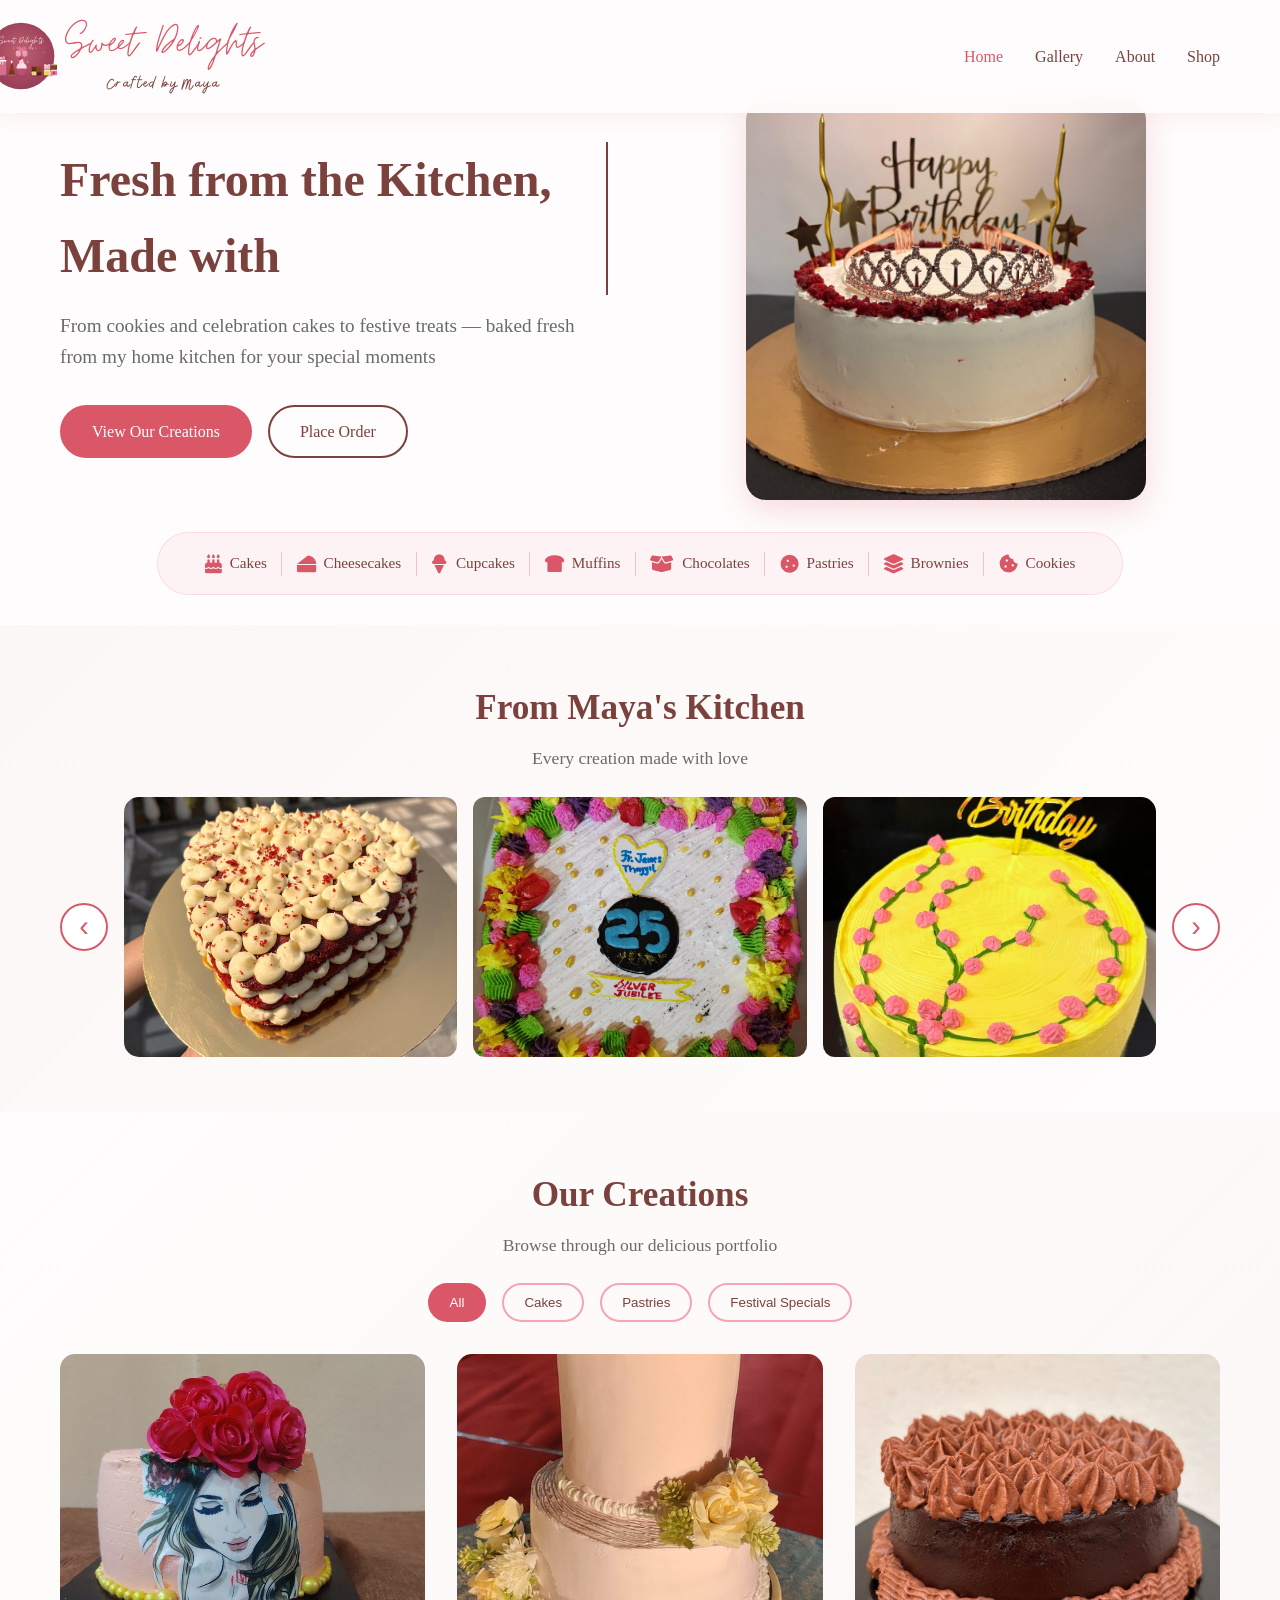
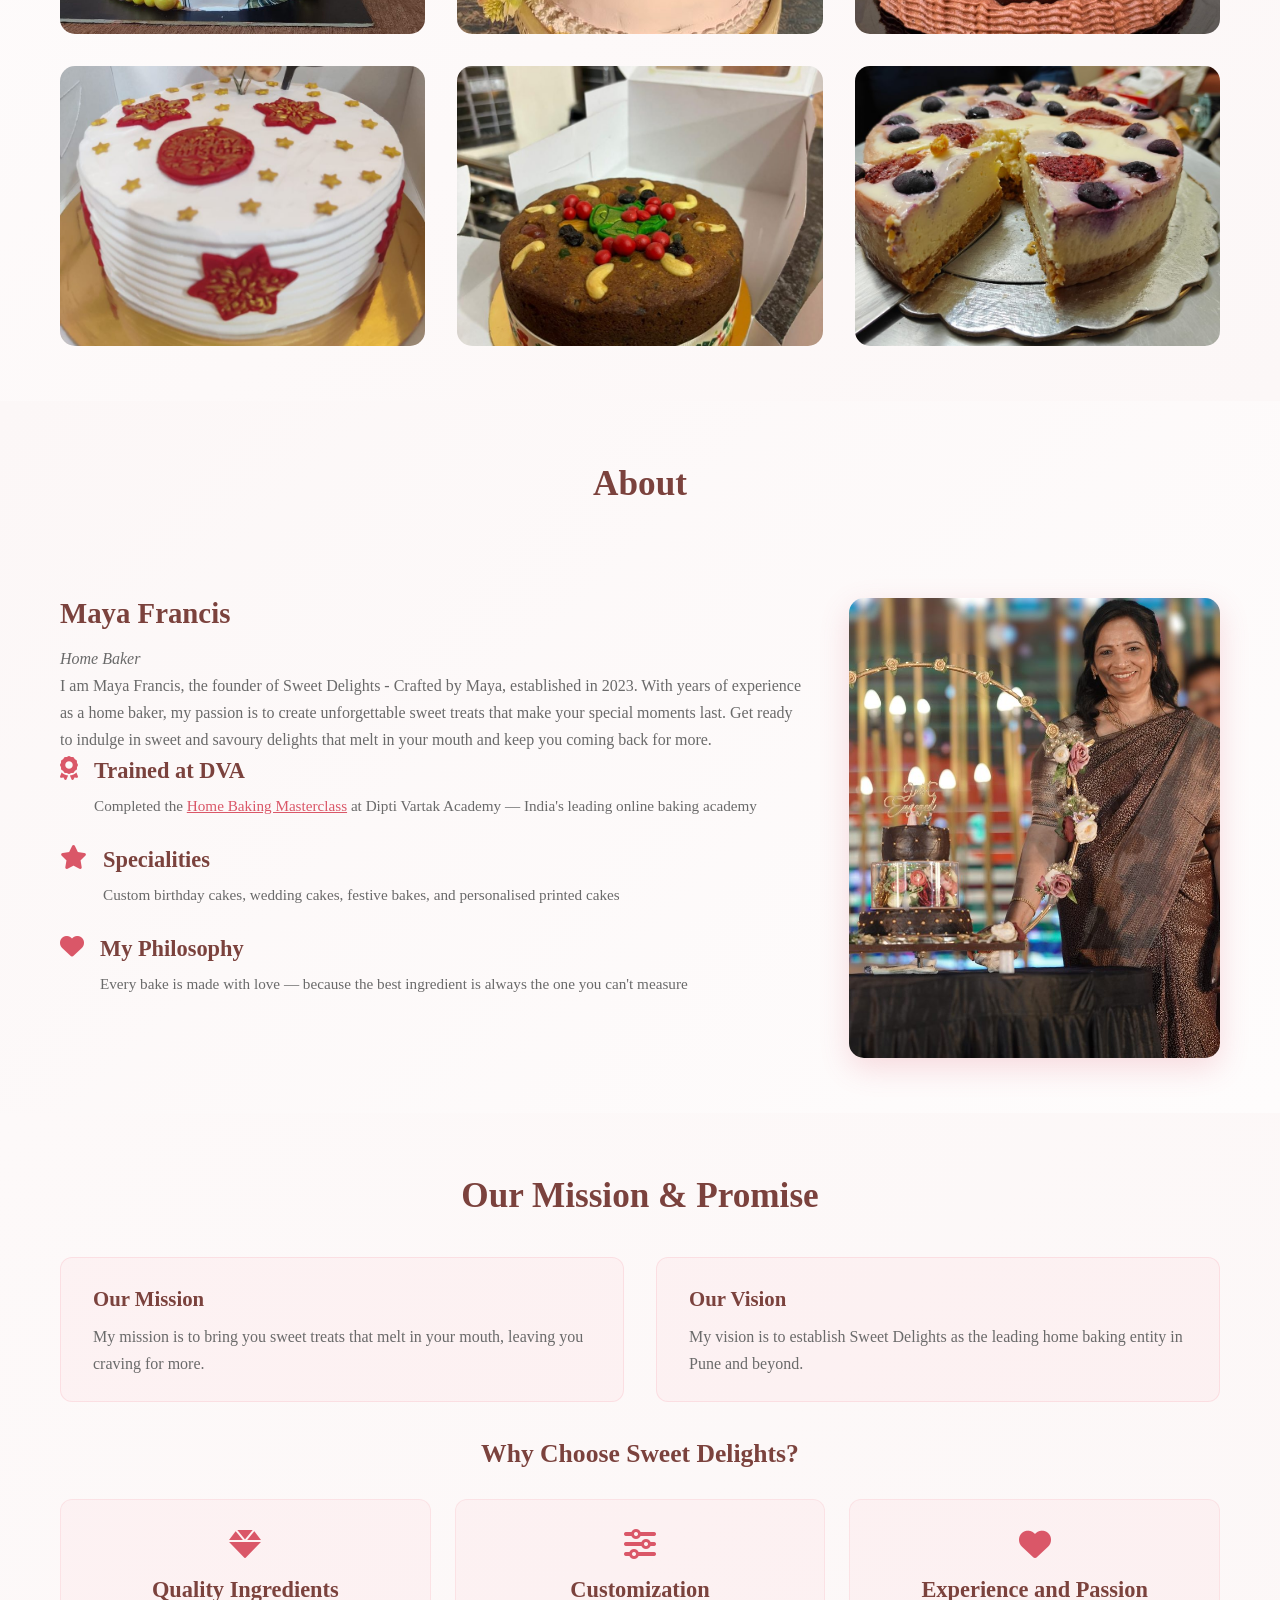
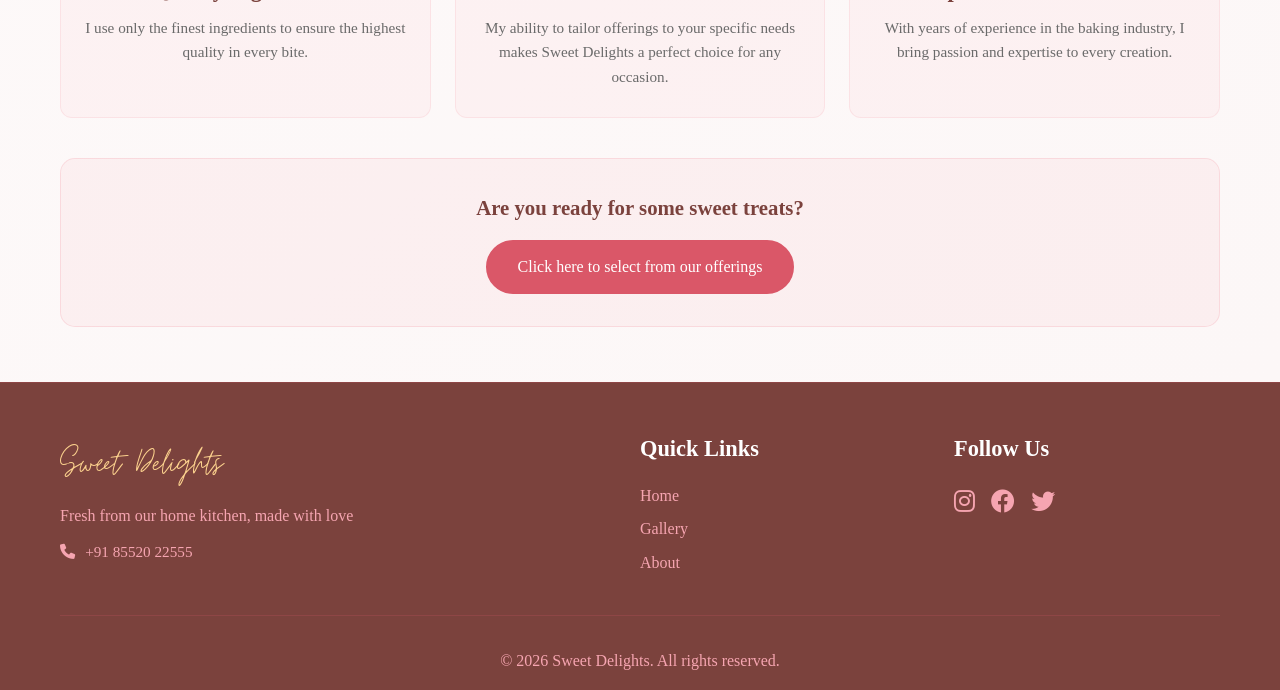
==== index.html @ 91a3ca5a "SweetDelights By Maya - Core Website" ====
<!DOCTYPE html>
<html lang="en">

<head>
    <meta charset="UTF-8">
    <meta name="viewport" content="width=device-width, initial-scale=1.0">
    <title>Sweet Delights - Home Baker by Maya Francis</title>
    <link rel="stylesheet" href="styles.css">
    <link
        href="https://fonts.googleapis.com/css2?family=Playfair+Display:wght@400;600;700&family=Inter:wght@300;400;500&display=swap"
        rel="stylesheet">
    <link rel="stylesheet" href="https://cdnjs.cloudflare.com/ajax/libs/font-awesome/6.0.0/css/all.min.css">
</head>

<body>
    <header class="header">
        <nav class="nav">
            <div class="nav-container">
                <a href="#home" class="logo">
                    <object type="image/svg+xml" data="logo.svg" class="logo-svg"></object>
                    <div class="logo-text">
                        <h1>Sweet Delights</h1>
                        <p class="logo-sub">Crafted by Maya</p>
                    </div>
                </a>
                <ul class="nav-menu">
                    <li><a href="#home" class="nav-link">Home</a></li>
                    <li><a href="#showcase" class="nav-link">Gallery</a></li>
                    <li><a href="#about" class="nav-link">About</a></li>
                    <li><a href="shop.html" class="nav-link">Shop</a></li>
                </ul>
                <div class="hamburger">
                    <span></span>
                    <span></span>
                    <span></span>
                </div>
            </div>
        </nav>
    </header>

    <main>
        <section id="home" class="hero">
            <div class="hero-content">
                <div class="hero-text">
                    <h2>Fresh from the Kitchen, Made with Love</h2>
                    <p>From cookies and celebration cakes to festive treats — baked fresh from my home kitchen for your
                        special moments</p>
                    <div class="hero-buttons">
                        <a href="#gallery" class="btn btn-primary">View Our Creations</a>
                        <a href="#contact" class="btn btn-secondary">Place Order</a>
                    </div>
                </div>
                <div class="hero-image">
                    <img src="Images/web-compressed/Cakes/Birthday%20Cakes/IMG-20250907-WA0013.jpg"
                        alt="Beautiful birthday cake" class="hero-img">
                </div>
            </div>

            <div class="products-preview">
                <div class="products-strip">
                    <div class="strip-item">
                        <i class="fas fa-birthday-cake"></i>
                        <span>Cakes</span>
                    </div>
                    <div class="strip-divider"></div>
                    <div class="strip-item">
                        <i class="fas fa-cheese"></i>
                        <span>Cheesecakes</span>
                    </div>
                    <div class="strip-divider"></div>
                    <div class="strip-item">
                        <i class="fas fa-ice-cream"></i>
                        <span>Cupcakes</span>
                    </div>
                    <div class="strip-divider"></div>
                    <div class="strip-item">
                        <i class="fas fa-bread-slice"></i>
                        <span>Muffins</span>
                    </div>
                    <div class="strip-divider"></div>
                    <div class="strip-item">
                        <i class="fas fa-box-open"></i>
                        <span>Chocolates</span>
                    </div>
                    <div class="strip-divider"></div>
                    <div class="strip-item">
                        <i class="fas fa-cookie"></i>
                        <span>Pastries</span>
                    </div>
                    <div class="strip-divider"></div>
                    <div class="strip-item">
                        <i class="fas fa-layer-group"></i>
                        <span>Brownies</span>
                    </div>
                    <div class="strip-divider"></div>
                    <div class="strip-item">
                        <i class="fas fa-cookie-bite"></i>
                        <span>Cookies</span>
                    </div>
                </div>
            </div>
        </section>
        <section id="showcase" class="showcase">
            <div class="container">
                <h2>From Maya's Kitchen</h2>
                <p class="section-subtitle">Every creation made with love</p>
                <div class="carousel-wrapper">
                    <button class="carousel-btn prev-btn" aria-label="Previous">&#8249;</button>
                    <div class="carousel-viewport">
                        <div class="carousel-track">
                            <div class="carousel-slide"><img
                                    src="Images/web-compressed/Cakes/Birthday%20Cakes/IMG-20231230-WA0023.jpg"
                                    alt="Birthday Cake"></div>
                            <div class="carousel-slide"><img
                                    src="Images/web-compressed/Cakes/Birthday%20Cakes/IMG-20240109-WA0008.jpg"
                                    alt="Birthday Cake"></div>
                            <div class="carousel-slide"><img
                                    src="Images/web-compressed/Cakes/Birthday%20Cakes/IMG-20240324-WA0003.jpg"
                                    alt="Birthday Cake"></div>
                            <div class="carousel-slide"><img
                                    src="Images/web-compressed/Cakes/Birthday%20Cakes/IMG-20240328-WA0005.jpg"
                                    alt="Birthday Cake"></div>
                            <div class="carousel-slide"><img
                                    src="Images/web-compressed/Cakes/Birthday%20Cakes/IMG-20240331-WA0041.jpg"
                                    alt="Birthday Cake"></div>
                            <div class="carousel-slide"><img
                                    src="Images/web-compressed/Cakes/Birthday%20Cakes/IMG-20240424-WA0158.jpg"
                                    alt="Birthday Cake"></div>
                            <div class="carousel-slide"><img
                                    src="Images/web-compressed/Cakes/Birthday%20Cakes/IMG-20240424-WA0217.jpg"
                                    alt="Birthday Cake"></div>
                            <div class="carousel-slide"><img
                                    src="Images/web-compressed/Cakes/Birthday%20Cakes/IMG-20240525-WA0031.jpg"
                                    alt="Birthday Cake"></div>
                            <div class="carousel-slide"><img
                                    src="Images/web-compressed/Cakes/Birthday%20Cakes/IMG-20240527-WA0020.jpg"
                                    alt="Birthday Cake"></div>
                            <div class="carousel-slide"><img
                                    src="Images/web-compressed/Cakes/Birthday%20Cakes/IMG-20240831-WA0025.jpg"
                                    alt="Birthday Cake"></div>
                            <div class="carousel-slide"><img
                                    src="Images/web-compressed/Cakes/Birthday%20Cakes/IMG-20240906-WA0007.jpg"
                                    alt="Birthday Cake"></div>
                            <div class="carousel-slide"><img
                                    src="Images/web-compressed/Cakes/Birthday%20Cakes/IMG-20250119-WA0007.jpg"
                                    alt="Birthday Cake"></div>
                            <div class="carousel-slide"><img
                                    src="Images/web-compressed/Cakes/Birthday%20Cakes/IMG-20250316-WA0013.jpg"
                                    alt="Birthday Cake"></div>
                            <div class="carousel-slide"><img
                                    src="Images/web-compressed/Cakes/Birthday%20Cakes/IMG-20250424-WA0003.jpg"
                                    alt="Birthday Cake"></div>
                            <div class="carousel-slide"><img
                                    src="Images/web-compressed/Cakes/Birthday%20Cakes/IMG-20250706-WA0002.jpg"
                                    alt="Birthday Cake"></div>
                            <div class="carousel-slide"><img
                                    src="Images/web-compressed/Cakes/Birthday%20Cakes/IMG-20250822-WA0000.jpg"
                                    alt="Birthday Cake"></div>
                            <div class="carousel-slide"><img
                                    src="Images/web-compressed/Cakes/Birthday%20Cakes/IMG-20250906-WA0009.jpg"
                                    alt="Birthday Cake"></div>
                            <div class="carousel-slide"><img
                                    src="Images/web-compressed/Cakes/Birthday%20Cakes/IMG20250712160157.jpg"
                                    alt="Birthday Cake"></div>
                            <div class="carousel-slide"><img
                                    src="Images/web-compressed/Cakes/Birthday%20Cakes/IMG_20240712_222843.jpg"
                                    alt="Birthday Cake"></div>
                            <div class="carousel-slide"><img
                                    src="Images/web-compressed/Cakes/Birthday%20Cakes/IMG_20240724_170737.jpg"
                                    alt="Birthday Cake"></div>
                            <div class="carousel-slide"><img
                                    src="Images/web-compressed/Cakes/Birthday%20Cakes/IMG_20240726_204038.jpg"
                                    alt="Birthday Cake"></div>
                            <div class="carousel-slide"><img
                                    src="Images/web-compressed/Cakes/Birthday%20Cakes/IMG_20241129_210653.jpg"
                                    alt="Birthday Cake"></div>
                            <div class="carousel-slide"><img
                                    src="Images/web-compressed/Cakes/Custom%20Prints%20on%20Cake/IMG-20240310-WA0012.jpg"
                                    alt="Custom Print Cake"></div>
                            <div class="carousel-slide"><img
                                    src="Images/web-compressed/Cakes/Pastry%20Cakes/IMG-20250829-WA0002.jpg"
                                    alt="Pastry Cake"></div>
                            <div class="carousel-slide"><img
                                    src="Images/web-compressed/Cakes/Pastry%20Cakes/IMG-20250829-WA0003.jpg"
                                    alt="Pastry Cake"></div>
                            <div class="carousel-slide"><img
                                    src="Images/web-compressed/Seasonal/IMG-20231106-WA0003.jpg" alt="Seasonal Special">
                            </div>
                            <div class="carousel-slide"><img
                                    src="Images/web-compressed/Seasonal/IMG-20231106-WA0004.jpg" alt="Seasonal Special">
                            </div>
                            <div class="carousel-slide"><img
                                    src="Images/web-compressed/Seasonal/IMG-20231217-WA0018.jpg" alt="Seasonal Special">
                            </div>
                            <div class="carousel-slide"><img
                                    src="Images/web-compressed/Seasonal/IMG-20231220-WA0012.jpg" alt="Seasonal Special">
                            </div>
                            <div class="carousel-slide"><img
                                    src="Images/web-compressed/Seasonal/IMG-20231225-WA0007.jpg" alt="Seasonal Special">
                            </div>
                            <div class="carousel-slide"><img
                                    src="Images/web-compressed/Seasonal/IMG-20231228-WA0019.jpg" alt="Seasonal Special">
                            </div>
                            <div class="carousel-slide"><img
                                    src="Images/web-compressed/Seasonal/IMG-20241222-WA0021.jpg" alt="Seasonal Special">
                            </div>
                            <div class="carousel-slide"><img
                                    src="Images/web-compressed/Seasonal/IMG-20250702-WA0002.jpg" alt="Seasonal Special">
                            </div>
                            <div class="carousel-slide"><img
                                    src="Images/web-compressed/Seasonal/IMG_20240628_091715_Bokeh.jpg"
                                    alt="Seasonal Special"></div>
                            <div class="carousel-slide"><img
                                    src="Images/web-compressed/Seasonal/IMG_20241027_232735.jpg" alt="Seasonal Special">
                            </div>
                            <div class="carousel-slide"><img
                                    src="Images/web-compressed/Seasonal/IMG_20241223_130719.jpg" alt="Seasonal Special">
                            </div>
                        </div>
                    </div>
                    <button class="carousel-btn next-btn" aria-label="Next">&#8250;</button>
                </div>
            </div>
        </section>
        <section id="gallery" class="gallery">
            <div class="container">
                <h2>Our Creations</h2>
                <p class="section-subtitle">Browse through our delicious portfolio</p>

                <div class="filter-tabs">
                    <button class="filter-btn active" data-filter="all">All</button>
                    <button class="filter-btn" data-filter="cakes">Cakes</button>
                    <button class="filter-btn" data-filter="pastries">Pastries</button>
                    <button class="filter-btn" data-filter="specials">Festival Specials</button>
                </div>

                <div class="gallery-grid">
                    <div class="gallery-item" data-category="cakes">
                        <img src="Images/web-compressed/Cakes/Custom%20Prints%20on%20Cake/IMG_20240309_203419.jpg"
                            alt="Custom Print Cake" class="gallery-img">
                        <div class="gallery-overlay">
                            <h4>Custom Print Cake</h4>
                            <div class="rating">
                                <span class="stars">★★★★★</span>
                                <span class="review">"Absolutely stunning and delicious!"</span>
                            </div>
                        </div>
                    </div>

                    <div class="gallery-item" data-category="cakes">
                        <img src="Images/web-compressed/Cakes/Wedding%20Cakes/IMG_20241226_195154.jpg"
                            alt="Wedding Celebration Cake" class="gallery-img">
                        <div class="gallery-overlay">
                            <h4>Wedding Celebration Cake</h4>
                            <div class="rating">
                                <span class="stars">★★★★★</span>
                                <span class="review">"Perfect for our special day!"</span>
                            </div>
                        </div>
                    </div>

                    <div class="gallery-item" data-category="pastries">
                        <img src="Images/web-compressed/Cakes/Pastry%20Cakes/IMG-20240517-WA0002.jpg"
                            alt="Chocolate Fudge Cake" class="gallery-img">
                        <div class="gallery-overlay">
                            <h4>Chocolate Fudge Cake</h4>
                            <div class="rating">
                                <span class="stars">★★★★★</span>
                                <span class="review">"Rich and indulgent perfection!"</span>
                            </div>
                        </div>
                    </div>

                    <div class="gallery-item" data-category="specials">
                        <img src="Images/web-compressed/Seasonal/IMG-20231225-WA0003.jpg"
                            alt="Christmas Celebration Cake" class="gallery-img">
                        <div class="gallery-overlay">
                            <h4>Christmas Celebration Cake</h4>
                            <div class="rating">
                                <span class="stars">★★★★★</span>
                                <span class="review">"Perfect for the festive season!"</span>
                            </div>
                        </div>
                    </div>

                    <div class="gallery-item" data-category="specials">
                        <img src="Images/web-compressed/Seasonal/IMG-20231217-WA0011.jpg" alt="Christmas Fruit Cake"
                            class="gallery-img">
                        <div class="gallery-overlay">
                            <h4>Christmas Fruit Cake</h4>
                            <div class="rating">
                                <span class="stars">★★★★★</span>
                                <span class="review">"A classic holiday favourite!"</span>
                            </div>
                        </div>
                    </div>

                    <div class="gallery-item" data-category="pastries">
                        <img src="Images/web-compressed/Seasonal/IMG20250712233151.jpg" alt="Mixed Berry Cheesecake"
                            class="gallery-img">
                        <div class="gallery-overlay">
                            <h4>Mixed Berry Cheesecake</h4>
                            <div class="rating">
                                <span class="stars">★★★★★</span>
                                <span class="review">"Creamy and refreshing!"</span>
                            </div>
                        </div>
                    </div>
                </div>
            </div>
        </section>

        <section id="about" class="about">
            <div class="container">
                <h2>About</h2>
                <div class="about-content">
                    <div class="about-text">
                        <div class="chef-info">
                            <h3>Maya Francis</h3>
                            <p class="chef-title">Home Baker</p>
                            <p>I am Maya Francis, the founder of Sweet Delights - Crafted by Maya, established in
                                2023. With years of experience as a home baker, my passion is to create unforgettable
                                sweet treats that make your special moments last. Get ready to indulge in sweet and
                                savoury delights that melt in your mouth and keep you coming back for more.
                            </p>

                            <div class="experience-highlights">
                                <div class="highlight">
                                    <i class="fas fa-award"></i>
                                    <div>
                                        <h4>Trained at DVA</h4>
                                        <p>Completed the <a
                                                href="https://diptivartakacademy.com/home-baking-masterclass/"
                                                target="_blank" rel="noopener" style="color:#da5768;">Home Baking
                                                Masterclass</a> at Dipti Vartak Academy — India's leading online baking
                                            academy</p>
                                    </div>
                                </div>
                                <div class="highlight">
                                    <i class="fas fa-star"></i>
                                    <div>
                                        <h4>Specialities</h4>
                                        <p>Custom birthday cakes, wedding cakes, festive bakes, and personalised printed
                                            cakes</p>
                                    </div>
                                </div>
                                <div class="highlight">
                                    <i class="fas fa-heart"></i>
                                    <div>
                                        <h4>My Philosophy</h4>
                                        <p>Every bake is made with love — because the best ingredient is always the one
                                            you can't measure</p>
                                    </div>
                                </div>
                            </div>
                        </div>
                    </div>
                    <div class="about-image">
                        <img src="Images/web-compressed/Cakes/Wedding%20Cakes/DSC06209.JPG" alt="Chef with wedding cake"
                            class="chef-img">
                    </div>
                </div>
            </div>
        </section>

        <section id="contact" class="contact">
            <div class="container">
                <h2>Our Mission &amp; Promise</h2>

                <div class="mv-cards">
                    <div class="mv-card">
                        <h3 class="mv-heading">Our Mission</h3>
                        <p class="mv-text">My mission is to bring you sweet treats that melt in your mouth, leaving you
                            craving for more.</p>
                    </div>
                    <div class="mv-card">
                        <h3 class="mv-heading">Our Vision</h3>
                        <p class="mv-text">My vision is to establish Sweet Delights as the leading home baking entity in
                            Pune and beyond.</p>
                    </div>
                </div>

                <h3 class="why-choose-title">Why Choose Sweet Delights?</h3>
                <div class="why-choose-grid">
                    <div class="why-card">
                        <i class="fas fa-gem"></i>
                        <h4>Quality Ingredients</h4>
                        <p>I use only the finest ingredients to ensure the highest quality in every bite.</p>
                    </div>
                    <div class="why-card">
                        <i class="fas fa-sliders"></i>
                        <h4>Customization</h4>
                        <p>My ability to tailor offerings to your specific needs makes Sweet Delights a perfect choice
                            for any occasion.</p>
                    </div>
                    <div class="why-card">
                        <i class="fas fa-heart"></i>
                        <h4>Experience and Passion</h4>
                        <p>With years of experience in the baking industry, I bring passion and expertise to every
                            creation.</p>
                    </div>
                </div>

                <div class="contact-cta">
                    <p>Are you ready for some sweet treats?</p>
                    <a href="shop.html" class="btn btn-primary">Click here to select from our offerings</a>
                </div>
            </div>
        </section>
    </main>

    <footer class="footer">
        <div class="container">
            <div class="footer-content">
                <div class="footer-logo">
                    <h3>Sweet Delights</h3>
                    <p>Fresh from our home kitchen, made with love</p>
                    <p class="footer-phone"><i class="fas fa-phone"></i> +91 85520 22555</p>
                </div>
                <div class="footer-links">
                    <h4>Quick Links</h4>
                    <ul>
                        <li><a href="#home">Home</a></li>
                        <li><a href="#gallery">Gallery</a></li>
                        <li><a href="#about">About</a></li>
                    </ul>
                </div>
                <div class="footer-social">
                    <h4>Follow Us</h4>
                    <div class="social-links">
                        <a href="#"><i class="fab fa-instagram"></i></a>
                        <a href="#"><i class="fab fa-facebook"></i></a>
                        <a href="#"><i class="fab fa-twitter"></i></a>
                    </div>
                </div>
            </div>
            <div class="footer-bottom">
                <p>&copy; 2026 Sweet Delights. All rights reserved.</p>
            </div>
        </div>
    </footer>

    <!-- Lightbox -->
    <div class="lightbox" id="lightbox" role="dialog" aria-modal="true">
        <button class="lightbox-close" aria-label="Close">&times;</button>
        <button class="lightbox-prev" aria-label="Previous">&#8249;</button>
        <div class="lightbox-img-wrap">
            <img class="lightbox-img" src="" alt="">
        </div>
        <button class="lightbox-next" aria-label="Next">&#8250;</button>
    </div>

    <script src="script.js"></script>
</body>

</html>
---- styles.css ----
/* Custom Fonts */
@font-face {
    font-family: 'MoonTime';
    src: url('fonts/MoonTime.577871180da84d8161e23cb65e0ce6f.fcdb844429fdf1f9b3c6249ffe70b3ab.woff2') format('woff2');
    font-weight: normal;
    font-style: normal;
    font-display: swap;
}

@font-face {
    font-family: 'Bellaboo';
    src: url('fonts/Bellaboo.af3cb708a645c6c2a83383a39767eaa.4a4730f5ca07a302e99953a7857b86ba.woff2') format('woff2');
    font-weight: normal;
    font-style: normal;
    font-display: swap;
}

/* Reset and Base Styles */
* {
    margin: 0;
    padding: 0;
    box-sizing: border-box;
}

html {
    scroll-behavior: smooth;
}

body {
    font-family: 'Romania Regular';
    line-height: 1.6;
    color: #4a4a4a;
    background-color: #fefcfc;
}

.container {
    max-width: 1200px;
    margin: 0 auto;
    padding: 0 20px;
}

/* Typography */
h1, h2, h3, h4 {
    font-family: 'Romania Regular';
    font-weight: 600;
}

h1 { font-size: 2.5rem; }
h2 { font-size: 2.2rem; }
h3 { font-size: 1.8rem; }
h4 { font-size: 1.4rem; }

/* Buttons */
.btn {
    display: inline-block;
    padding: 12px 30px;
    border-radius: 50px;
    text-decoration: none;
    font-weight: 500;
    transition: all 0.3s ease;
    border: 2px solid transparent;
    cursor: pointer;
}

.btn-primary {
    background-color: #da5768;
    color: #ffffff;
    border-color: #da5768;
}

.btn-primary:hover {
    background-color: #7b423d;
    color: #ffffff;
    border-color: #7b423d;
}

.btn-secondary {
    background-color: transparent;
    color: #7b423d;
    border-color: #7b423d;
}

.btn-secondary:hover {
    background-color: #7b423d;
    color: #ffffff;
}

/* Header */
.header {
    position: fixed;
    top: 0;
    width: 100%;
    background-color: rgba(254, 252, 252, 0.95);
    backdrop-filter: blur(10px);
    z-index: 1000;
    padding: 1rem 0;
    box-shadow: 0 2px 20px rgba(218, 87, 104, 0.1);
}

.nav-container {
    display: flex;
    justify-content: space-between;
    align-items: center;
    max-width: 1200px;
    margin: 0 auto;
    padding: 0 20px;
}

.logo h1 {
    color: #da5768;
    font-size: 3rem;
    font-family: 'MoonTime', serif;
    font-weight: normal;
    line-height: 1.1;
}

.logo-sub {
    font-family: 'Bellaboo', serif;
    color: #7b423d;
    font-size: 1.1rem;
    margin: 0;
    letter-spacing: 0.08em;
    text-align: center;
}

.logo-img {
    height: 72px;
    width: auto;
    display: block;
}

.logo {
    display: flex;
    align-items: center;
    gap: 0.5rem;
    margin-left: -25px;
    text-decoration: none;
}

.logo svg,
.logo-svg {
    height: 72px;
    width: 72px;
    flex-shrink: 0;
    margin-left: -50px;
}

.logo-text {
    display: flex;
    flex-direction: column;
    justify-content: center;
}

.nav-menu {
    display: flex;
    list-style: none;
    gap: 2rem;
}

.nav-link {
    color: #7b423d;
    text-decoration: none;
    font-weight: 500;
    transition: color 0.3s ease;
}

.nav-link:hover,
.nav-link.active {
    color: #da5768;
}

.hamburger {
    display: none;
    flex-direction: column;
    cursor: pointer;
}

.hamburger span {
    width: 25px;
    height: 3px;
    background-color: #7b423d;
    margin: 3px 0;
    transition: 0.3s;
}

/* Hero Section */
.hero {
    padding: 100px 0 30px;
    display: flex;
    flex-direction: column;
    justify-content: center;
}

.hero-content {
    display: grid;
    grid-template-columns: 1fr 1fr;
    gap: 4rem;
    align-items: center;
    max-width: 1200px;
    margin: 0 auto;
    padding: 0 20px;
    margin-bottom: 2rem;
}

.hero-text h2 {
    font-size: 3rem;
    margin-bottom: 1rem;
    color: #7b423d;
}

.hero-text p {
    font-size: 1.2rem;
    margin-bottom: 2rem;
    color: #6a6a6a;
}

.hero-buttons {
    display: flex;
    gap: 1rem;
}

.hero-image {
    display: flex;
    justify-content: center;
    align-items: center;
}

.placeholder-image {
    width: 300px;
    height: 300px;
    background: linear-gradient(135deg, #f6a5b1, #fcd28e);
    border-radius: 20px;
    display: flex;
    flex-direction: column;
    justify-content: center;
    align-items: center;
    color: #7b423d;
    font-size: 1.1rem;
    box-shadow: 0 10px 30px rgba(218, 87, 104, 0.2);
}

.placeholder-image i {
    font-size: 4rem;
    margin-bottom: 1rem;
}

.hero-img {
    width: 400px;
    height: 400px;
    object-fit: cover;
    border-radius: 20px;
    box-shadow: 0 10px 30px rgba(218, 87, 104, 0.2);
}

/* Products Preview */
.products-preview {
    max-width: 1200px;
    margin: 0 auto;
    padding: 0 20px;
}

.products-preview h3 {
    text-align: center;
    margin-bottom: 2rem;
    color: #7b423d;
}

.products-grid {
    display: grid;
    grid-template-columns: repeat(auto-fit, minmax(250px, 1fr));
    gap: 2rem;
}

.product-card {
    background-color: rgba(246, 165, 177, 0.1);
    padding: 2rem;
    border-radius: 15px;
    text-align: center;
    transition: transform 0.3s ease, background-color 0.3s ease;
    border: 1px solid rgba(246, 165, 177, 0.2);
}

.product-card:hover {
    transform: translateY(-5px);
    background-color: rgba(246, 165, 177, 0.2);
    box-shadow: 0 8px 25px rgba(218, 87, 104, 0.15);
}

.product-icon {
    font-size: 3rem;
    color: #da5768;
    margin-bottom: 1rem;
}

.product-card h4 {
    margin-bottom: 0.5rem;
    color: #7b423d;
}

.product-card p {
    color: #6a6a6a;
}

/* Products Strip */
.products-strip {
    display: flex;
    justify-content: center;
    align-items: center;
    gap: 0;
    background: rgba(246, 165, 177, 0.1);
    border: 1px solid rgba(246, 165, 177, 0.3);
    border-radius: 50px;
    padding: 0.75rem 2rem;
    flex-wrap: wrap;
}

.strip-item {
    display: flex;
    align-items: center;
    gap: 0.5rem;
    padding: 0.4rem 0.9rem;
    color: #7b423d;
    font-weight: 500;
    font-size: 0.95rem;
}

.strip-item i {
    color: #da5768;
    font-size: 1.2rem;
}

.strip-divider {
    width: 1px;
    height: 24px;
    background-color: rgba(218, 87, 104, 0.3);
}

/* Gallery Section */
.gallery {
    padding: 55px 0;
    background: linear-gradient(135deg, #fefcfc 0%, #fdf9f9 50%, #fcf7f7 100%);
}

.gallery h2 {
    text-align: center;
    margin-bottom: 0.5rem;
    color: #7b423d;
}

.section-subtitle {
    text-align: center;
    margin-bottom: 1.5rem;
    color: #6a6a6a;
    font-size: 1.1rem;
}

.filter-tabs {
    display: flex;
    justify-content: center;
    gap: 1rem;
    margin-bottom: 2rem;
    flex-wrap: wrap;
}

.filter-btn {
    padding: 10px 20px;
    border: 2px solid #f6a5b1;
    background-color: transparent;
    color: #7b423d;
    border-radius: 25px;
    cursor: pointer;
    transition: all 0.3s ease;
    font-weight: 500;
}

.filter-btn.active,
.filter-btn:hover {
    background-color: #da5768;
    color: #ffffff;
    border-color: #da5768;
}

.gallery-grid {
    display: grid;
    grid-template-columns: repeat(auto-fit, minmax(300px, 1fr));
    gap: 2rem;
}

.gallery-item {
    position: relative;
    border-radius: 15px;
    overflow: hidden;
    transition: transform 0.3s ease;
}

.gallery-item:hover {
    transform: scale(1.05);
}

.gallery-placeholder {
    width: 100%;
    height: 250px;
    background: linear-gradient(135deg, #f6a5b1, #fcd28e);
    display: flex;
    flex-direction: column;
    justify-content: center;
    align-items: center;
    color: #7b423d;
    font-size: 1rem;
}

.gallery-placeholder i {
    font-size: 3rem;
    margin-bottom: 1rem;
}

.gallery-img {
    width: 100%;
    height: 280px;
    object-fit: cover;
    display: block;
}

.gallery-overlay {
    position: absolute;
    bottom: 0;
    left: 0;
    right: 0;
    background: linear-gradient(transparent, rgba(254, 252, 252, 0.95));
    color: #7b423d;
    padding: 2rem 1rem 1rem;
    transform: translateY(100%);
    transition: transform 0.3s ease;
}

.gallery-item:hover .gallery-overlay {
    transform: translateY(0);
}

.gallery-overlay h4 {
    margin-bottom: 0.5rem;
}

.rating {
    display: flex;
    align-items: center;
    gap: 0.5rem;
}

.stars {
    color: #da5768;
    font-size: 1rem;
}

.review {
    font-style: italic;
    font-size: 0.9rem;
    color: #6a6a6a;
}

/* Showcase Carousel */
.showcase {
    padding: 55px 0;
    background: linear-gradient(135deg, #fcf7f7 0%, #fefcfc 100%);
}

.showcase h2 {
    text-align: center;
    margin-bottom: 0.5rem;
    color: #7b423d;
}

.carousel-wrapper {
    display: flex;
    align-items: center;
    gap: 1rem;
    margin-top: 1.5rem;
}

.carousel-viewport {
    flex: 1;
    overflow: hidden;
    border-radius: 15px;
}

.carousel-track {
    display: flex;
    gap: 16px;
    transition: transform 0.5s ease;
    will-change: transform;
}

.carousel-slide {
    flex: 0 0 calc((100% - 32px) / 3);
    border-radius: 12px;
    overflow: hidden;
}

.carousel-slide img {
    width: 100%;
    height: 260px;
    object-fit: cover;
    display: block;
    transition: transform 0.4s ease;
}

.carousel-slide:hover img {
    transform: scale(1.05);
}

.carousel-btn {
    flex-shrink: 0;
    width: 48px;
    height: 48px;
    border-radius: 50%;
    border: 2px solid #da5768;
    background: #ffffff;
    color: #da5768;
    font-size: 1.8rem;
    line-height: 1;
    cursor: pointer;
    transition: all 0.3s ease;
    display: flex;
    align-items: center;
    justify-content: center;
}

.carousel-btn:hover {
    background: #da5768;
    color: #ffffff;
}

/* About Section */
.about {
    padding: 55px 0;
    background: linear-gradient(135deg, #fcf7f7 0%, #fefcfc 100%);
}

.about-content {
    display: grid;
    grid-template-columns: 2fr 1fr;
    gap: 3rem;
    align-items: center;
}

.about h2 {
    text-align: center;
    margin-bottom: 1rem;
    color: #7b423d;
}

.chef-info h3 {
    color: #7b423d;
    margin-bottom: 0.5rem;
}

.chef-title {
    color: #da5768;
    font-style: italic;
    margin-bottom: 1rem;
}

.chef-info > p {
    margin-bottom: 0;
    color: #6a6a6a;
    line-height: 1.7;
}

.experience-highlights {
    display: flex;
    flex-direction: column;
    gap: 1.5rem;
}

.highlight {
    display: flex;
    align-items: flex-start;
    gap: 1rem;
}

.highlight i {
    color: #da5768;
    font-size: 1.5rem;
    margin-top: 0.2rem;
}

.highlight h4 {
    color: #7b423d;
    margin-bottom: 0.3rem;
}

.highlight p {
    color: #6a6a6a;
    font-size: 0.95rem;
}

.about-image {
    display: flex;
    justify-content: center;
    padding-top: 70px;
}

.about-image .placeholder-image {
    width: 250px;
    height: 300px;
}

.chef-img {
    width: 100%;
    max-width: 100%;
    height: 460px;
    object-fit: cover;
    object-position: center top;
    border-radius: 15px;
    box-shadow: 0 10px 30px rgba(218, 87, 104, 0.2);
}

/* Contact Section */
.contact {
    padding: 55px 0;
    background: linear-gradient(135deg, #fdf9f9 0%, #fcf7f7 100%);
}

.contact h2 {
    text-align: center;
    margin-bottom: 0.5rem;
    color: #7b423d;
}

.contact-content {
    display: grid;
    grid-template-columns: 1fr 1fr;
    gap: 3rem;
    margin-top: 2rem;
}

.contact-info {
    display: flex;
    flex-direction: column;
    gap: 2rem;
}

.contact-item {
    display: flex;
    align-items: flex-start;
    gap: 1rem;
}

.contact-item i {
    color: #da5768;
    font-size: 1.5rem;
    margin-top: 0.3rem;
}

.contact-item h4 {
    color: #7b423d;
    margin-bottom: 0.3rem;
}

.contact-item p {
    color: #6a6a6a;
}

.contact-form {
    background-color: rgba(254, 252, 252, 0.8);
    padding: 2rem;
    border-radius: 15px;
    border: 1px solid rgba(246, 165, 177, 0.3);
    box-shadow: 0 10px 30px rgba(218, 87, 104, 0.1);
}

.form-group {
    margin-bottom: 1.5rem;
}

.form-group input,
.form-group select,
.form-group textarea {
    width: 100%;
    padding: 12px 15px;
    border: 2px solid #f6a5b1;
    border-radius: 8px;
    background-color: rgba(254, 252, 252, 0.5);
    color: #4a4a4a;
    font-size: 1rem;
}

.form-group input::placeholder,
.form-group textarea::placeholder {
    color: #999999;
}

.form-group input:focus,
.form-group select:focus,
.form-group textarea:focus {
    outline: none;
    border-color: #da5768;
}

.form-group select option {
    background-color: #fefcfc;
    color: #4a4a4a;
}

/* Footer */
.footer {
    background-color: #7b423d;
    padding: 3rem 0 1rem;
    border-top: 1px solid rgba(218, 87, 104, 0.2);
}

.footer-content {
    display: grid;
    grid-template-columns: 2fr 1fr 1fr;
    gap: 3rem;
    margin-bottom: 2rem;
}

.footer-logo h3 {
    color: #fcd28e;
    margin-bottom: 0.5rem;
    font-family: 'MoonTime', serif;
    font-weight: normal;
    font-size: 2.5rem;
}

.footer-logo p {
    color: #f6a5b1;
}

.footer-phone {
    margin-top: 0.75rem;
    font-size: 0.95rem;
}

.footer-phone i {
    margin-right: 0.4rem;
}

.footer-links h4 {
    color: #ffffff;
    margin-bottom: 1rem;
}

.footer-links ul {
    list-style: none;
}

.footer-links li {
    margin-bottom: 0.5rem;
}

.footer-links a {
    color: #f6a5b1;
    text-decoration: none;
    transition: color 0.3s ease;
}

.footer-links a:hover {
    color: #fcd28e;
}

.footer-social h4 {
    color: #ffffff;
    margin-bottom: 1rem;
}

.social-links {
    display: flex;
    gap: 1rem;
}

.social-links a {
    color: #f6a5b1;
    font-size: 1.5rem;
    transition: color 0.3s ease;
}

.social-links a:hover {
    color: #fcd28e;
}

.footer-bottom {
    text-align: center;
    padding-top: 2rem;
    border-top: 1px solid rgba(218, 87, 104, 0.2);
    color: #f6a5b1;
}

/* Responsive Design */
@media (max-width: 768px) {
    .hamburger {
        display: flex;
    }
    
    .nav-menu {
        display: none;
        position: absolute;
        top: 100%;
        left: 0;
        width: 100%;
        background-color: #fefcfc;
        flex-direction: column;
        padding: 1rem 0;
        text-align: center;
    }
    
    .nav-menu.active {
        display: flex;
    }
    
    .hero-content {
        grid-template-columns: 1fr;
        text-align: center;
        gap: 2rem;
    }

    .hero-img {
        width: 100%;
        max-width: 340px;
        height: 340px;
    }
    
    .hero-text h2 {
        font-size: 2.2rem;
    }
    
    .hero-buttons {
        justify-content: center;
        flex-wrap: wrap;
    }
    
    .products-grid {
        grid-template-columns: 1fr;
    }
    
    .gallery-grid {
        grid-template-columns: 1fr;
    }

    .carousel-slide {
        flex: 0 0 calc((100% - 16px) / 2);
    }

    .products-strip {
        gap: 0;
        padding: 0.5rem 1rem;
    }

    .strip-item {
        padding: 0.4rem 0.8rem;
        font-size: 0.9rem;
    }

    .strip-divider {
        display: none;
    }
    
    .about-content {
        grid-template-columns: 1fr;
        text-align: center;
        gap: 2rem;
    }
    
    .mv-cards {
        grid-template-columns: 1fr;
    }

    .why-choose-grid {
        grid-template-columns: 1fr;
    }
    
    .footer-content {
        grid-template-columns: 1fr;
        text-align: center;
        gap: 2rem;
    }
    
    .filter-tabs {
        justify-content: center;
        gap: 0.5rem;
    }
    
    .filter-btn {
        padding: 8px 15px;
        font-size: 0.9rem;
    }
}

@media (max-width: 480px) {
    .hero-text h2 {
        font-size: 1.8rem;
    }
    
    .hero-buttons {
        flex-direction: column;
        align-items: center;
        gap: 1rem;
    }
    
    .container {
        padding: 0 15px;
    }

    .carousel-slide {
        flex: 0 0 100%;
    }

    .carousel-btn {
        width: 36px;
        height: 36px;
        font-size: 1.4rem;
    }
    
    .nav-container {
        padding: 0 15px;
    }
}

/* Lightbox */
.lightbox {
    display: none;
    position: fixed;
    inset: 0;
    background: rgba(0, 0, 0, 0.92);
    z-index: 2000;
    align-items: center;
    justify-content: center;
    gap: 1rem;
    padding: 1rem;
}

.lightbox.active {
    display: flex;
}

.lightbox-img-wrap {
    flex: 1;
    display: flex;
    align-items: center;
    justify-content: center;
    max-width: calc(100vw - 160px);
    max-height: 90vh;
}

.lightbox-img {
    max-width: 100%;
    max-height: 90vh;
    object-fit: contain;
    border-radius: 8px;
    box-shadow: 0 0 60px rgba(0,0,0,0.5);
}

.lightbox-close {
    position: absolute;
    top: 1rem;
    right: 1.5rem;
    background: none;
    border: none;
    color: #ffffff;
    font-size: 2.5rem;
    cursor: pointer;
    line-height: 1;
    opacity: 0.8;
    transition: opacity 0.2s;
}

.lightbox-close:hover { opacity: 1; }

.lightbox-prev,
.lightbox-next {
    flex-shrink: 0;
    background: none;
    border: 2px solid rgba(255,255,255,0.4);
    color: #ffffff;
    font-size: 2rem;
    width: 52px;
    height: 52px;
    border-radius: 50%;
    cursor: pointer;
    display: flex;
    align-items: center;
    justify-content: center;
    transition: all 0.2s;
    opacity: 0.7;
}

.lightbox-prev:hover,
.lightbox-next:hover {
    background: rgba(255,255,255,0.15);
    opacity: 1;
}

/* Clickable indicator on images */
.gallery-item,
.carousel-slide {
    cursor: pointer;
}

.gallery-item::after,
.carousel-slide::after {
    content: '\f00e';
    font-family: 'Font Awesome 6 Free';
    font-weight: 900;
    position: absolute;
    top: 10px;
    right: 10px;
    background: rgba(255,255,255,0.85);
    color: #da5768;
    width: 32px;
    height: 32px;
    border-radius: 50%;
    display: flex;
    align-items: center;
    justify-content: center;
    font-size: 0.85rem;
    opacity: 0;
    transition: opacity 0.25s ease;
    pointer-events: none;
}

.carousel-slide {
    position: relative;
}

.gallery-item:hover::after,
.carousel-slide:hover::after {
    opacity: 1;
}

/* Mission & Vision cards */
.mv-cards {
    display: grid;
    grid-template-columns: 1fr 1fr;
    gap: 2rem;
    margin: 2rem 0;
}

.mv-card {
    background: rgba(246, 165, 177, 0.08);
    border: 1px solid rgba(246, 165, 177, 0.25);
    border-radius: 12px;
    padding: 1.5rem 2rem;
}

.mv-heading {
    color: #7b423d;
    font-size: 1.3rem;
    margin-bottom: 0.5rem;
}

.mv-text {
    color: #6a6a6a;
    line-height: 1.7;
}

/* Why Choose section */
.why-choose-title {
    text-align: center;
    color: #7b423d;
    font-size: 1.6rem;
    margin: 2rem 0 1.5rem;
}

.why-choose-grid {
    display: grid;
    grid-template-columns: repeat(3, 1fr);
    gap: 1.5rem;
    margin-bottom: 0.5rem;
}

.why-card {
    background: rgba(246, 165, 177, 0.08);
    border: 1px solid rgba(246, 165, 177, 0.2);
    border-radius: 12px;
    padding: 1.75rem 1.5rem;
    text-align: center;
}

.why-card i {
    color: #da5768;
    font-size: 2rem;
    margin-bottom: 0.75rem;
    display: block;
}

.why-card h4 {
    color: #7b423d;
    margin-bottom: 0.5rem;
}

.why-card p {
    color: #6a6a6a;
    font-size: 0.95rem;
    line-height: 1.6;
}

/* Contact CTA */
.contact-cta {
    text-align: center;
    margin-top: 2.5rem;
    padding: 2rem;
    background: rgba(246, 165, 177, 0.1);
    border-radius: 15px;
    border: 1px solid rgba(246, 165, 177, 0.3);
}

.contact-cta p {
    font-size: 1.3rem;
    color: #7b423d;
    font-weight: 600;
    margin-bottom: 1rem;
}

/* Hidden class for filtering */
.hidden {
    display: none !important;
}
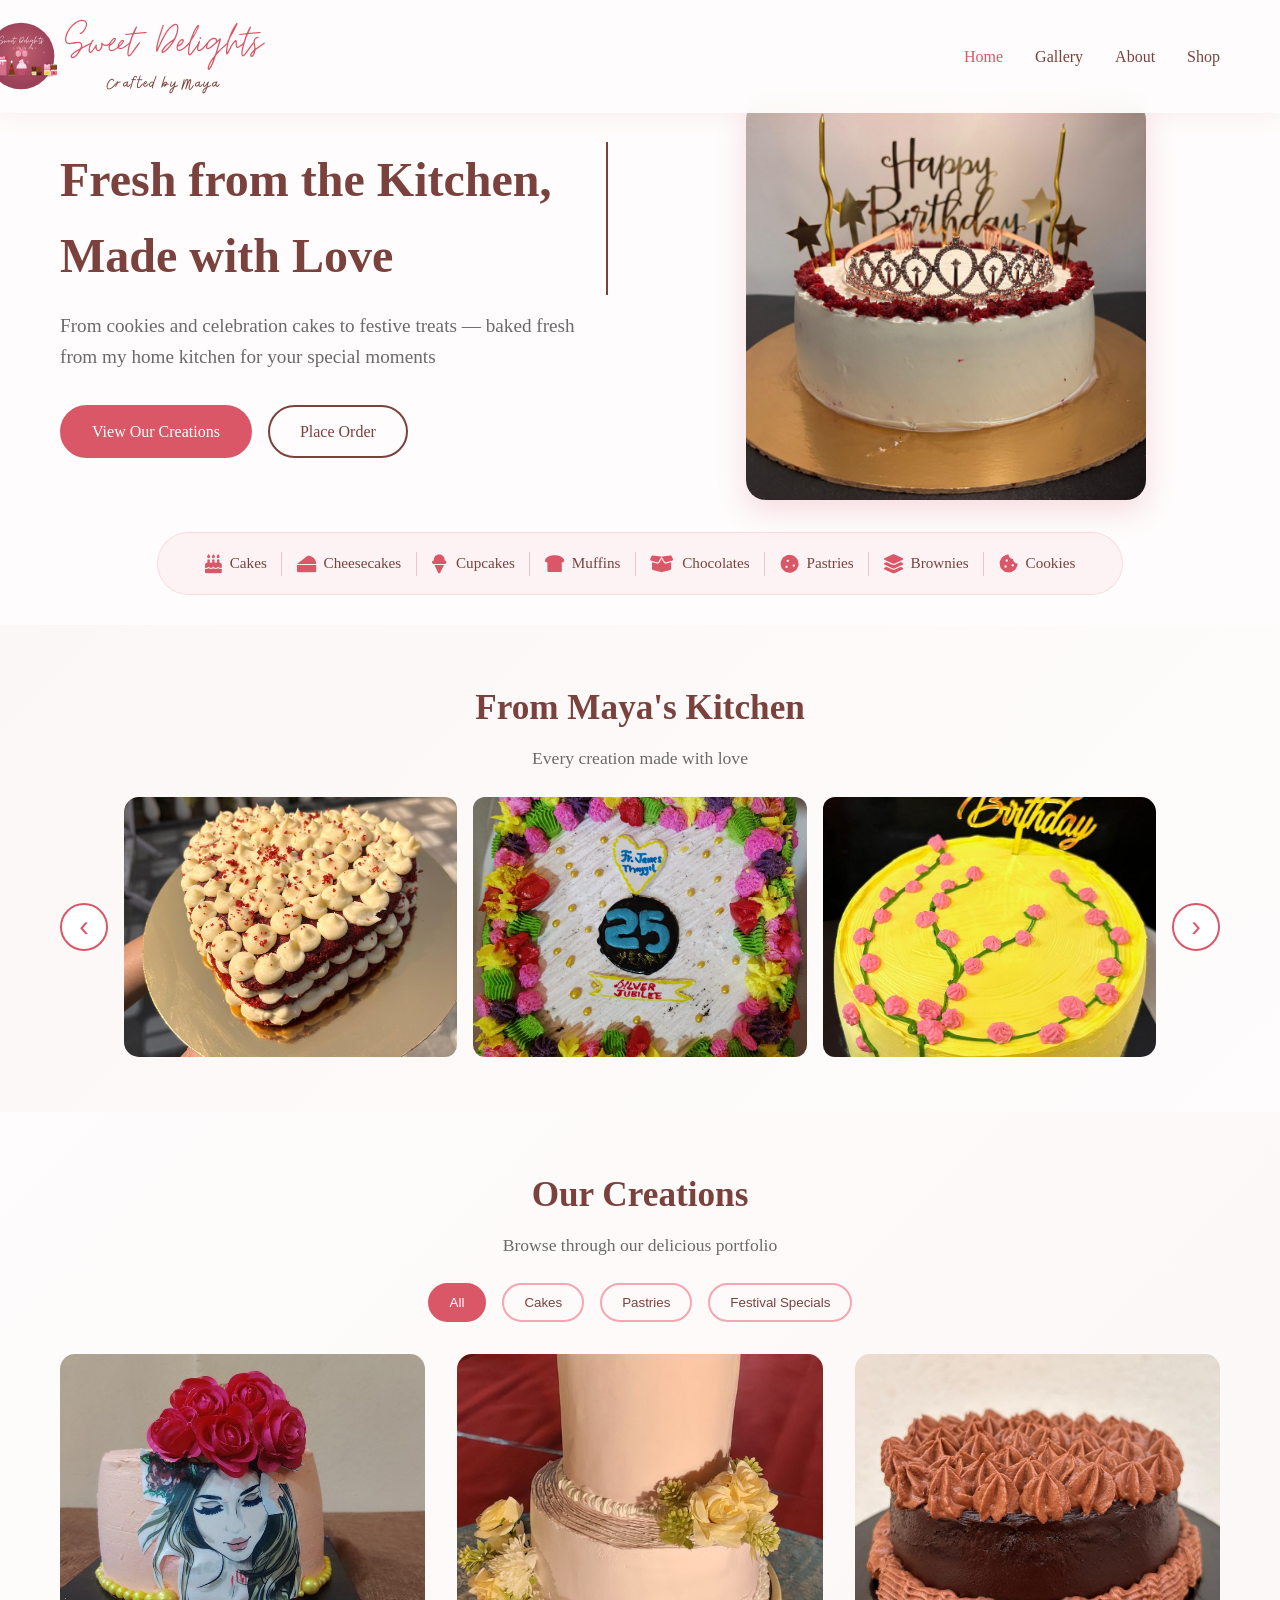
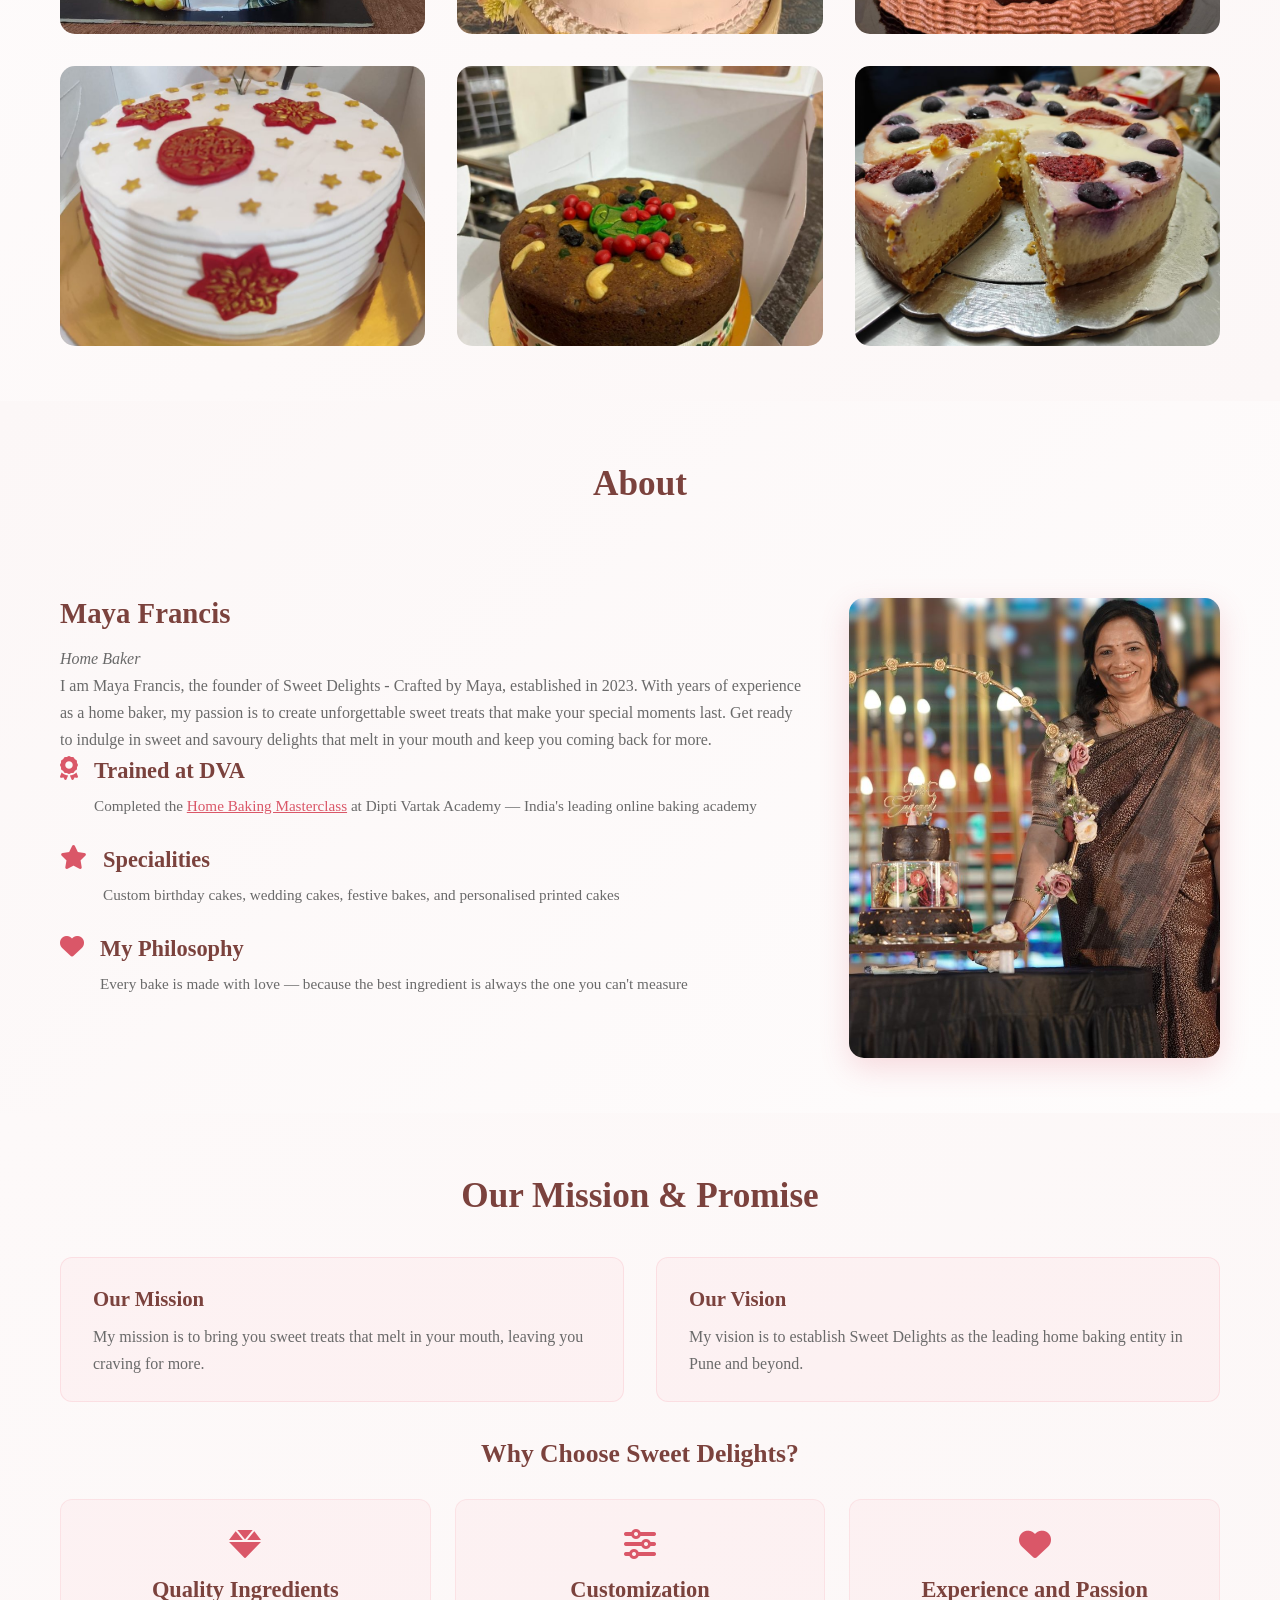
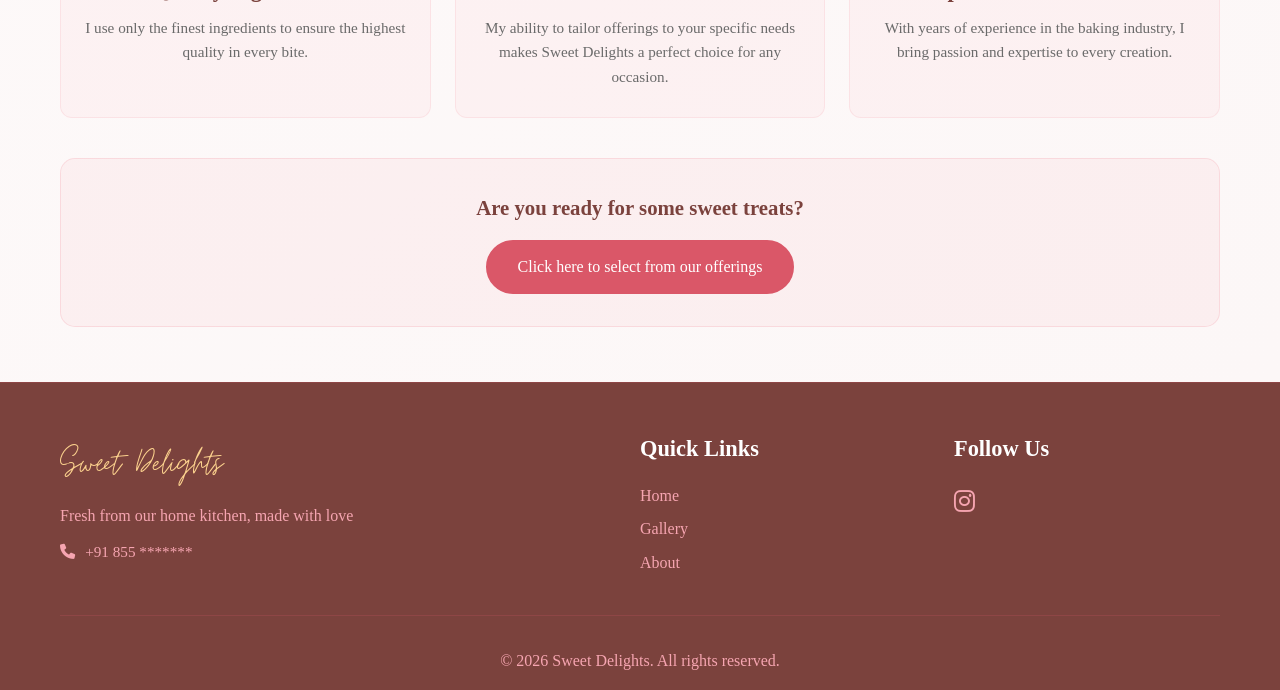
==== commit 6cdb2ecd: "Checkout button fix, image rotate, shop page images adjust, shop item interactive buttons modified" ====
--- a/index.html
+++ b/index.html
@@ -415,7 +415,7 @@
                 <div class="footer-logo">
                     <h3>Sweet Delights</h3>
                     <p>Fresh from our home kitchen, made with love</p>
-                    <p class="footer-phone"><i class="fas fa-phone"></i> +91 85520 22555</p>
+                    <p class="footer-phone"><i class="fas fa-phone"></i> +91 855 *******</p>
                 </div>
                 <div class="footer-links">
                     <h4>Quick Links</h4>
@@ -428,9 +428,7 @@
                 <div class="footer-social">
                     <h4>Follow Us</h4>
                     <div class="social-links">
-                        <a href="#"><i class="fab fa-instagram"></i></a>
-                        <a href="#"><i class="fab fa-facebook"></i></a>
-                        <a href="#"><i class="fab fa-twitter"></i></a>
+                        <a href="https://www.instagram.com/_sweetdelightsbymaya" target="_blank" rel="noopener"><i class="fab fa-instagram"></i></a>
                     </div>
                 </div>
             </div>
--- a/styles.css
+++ b/styles.css
@@ -31,6 +31,7 @@
     line-height: 1.6;
     color: #4a4a4a;
     background-color: #fefcfc;
+    overflow-x: hidden;
 }
 
 .container {
@@ -788,11 +789,13 @@
 }
 
 /* Responsive Design */
-@media (max-width: 768px) {
+
+/* ── Tablet & narrow desktop: switch to hamburger ── */
+@media (max-width: 1024px) {
     .hamburger {
         display: flex;
     }
-    
+
     .nav-menu {
         display: none;
         position: absolute;
@@ -803,12 +806,41 @@
         flex-direction: column;
         padding: 1rem 0;
         text-align: center;
-    }
-    
+        box-shadow: 0 4px 20px rgba(218, 87, 104, 0.08);
+    }
+
     .nav-menu.active {
         display: flex;
     }
-    
+
+    /* Tighten logo at tablet size */
+    .logo {
+        margin-left: 0;
+    }
+
+    .logo svg,
+    .logo-svg {
+        height: 60px;
+        width: 60px;
+        margin-left: -20px;
+    }
+
+}
+
+/* ── Mobile ── */
+@media (max-width: 768px) {
+    .logo h1 {
+        font-size: 2rem;
+    }
+
+    .logo svg,
+    .logo-svg {
+        height: 54px;
+        width: 54px;
+        margin-left: -15px;
+    }
+
+    /* Hero */
     .hero-content {
         grid-template-columns: 1fr;
         text-align: center;
@@ -818,30 +850,19 @@
     .hero-img {
         width: 100%;
         max-width: 340px;
-        height: 340px;
-    }
-    
+        height: 300px;
+    }
+
     .hero-text h2 {
-        font-size: 2.2rem;
-    }
-    
+        font-size: 2rem;
+    }
+
     .hero-buttons {
         justify-content: center;
         flex-wrap: wrap;
     }
-    
-    .products-grid {
-        grid-template-columns: 1fr;
-    }
-    
-    .gallery-grid {
-        grid-template-columns: 1fr;
-    }
-
-    .carousel-slide {
-        flex: 0 0 calc((100% - 16px) / 2);
-    }
-
+
+    /* Products strip */
     .products-strip {
         gap: 0;
         padding: 0.5rem 1rem;
@@ -849,19 +870,64 @@
 
     .strip-item {
         padding: 0.4rem 0.8rem;
-        font-size: 0.9rem;
+        font-size: 0.85rem;
     }
 
     .strip-divider {
         display: none;
     }
-    
+
+    /* Carousel */
+    .carousel-slide {
+        flex: 0 0 calc((100% - 16px) / 2);
+    }
+
+    /* Gallery */
+    .products-grid {
+        grid-template-columns: 1fr;
+    }
+
+    .gallery-grid {
+        grid-template-columns: 1fr;
+    }
+
+    .filter-tabs {
+        justify-content: center;
+        gap: 0.5rem;
+    }
+
+    .filter-btn {
+        padding: 8px 15px;
+        font-size: 0.9rem;
+    }
+
+    /* About */
     .about-content {
         grid-template-columns: 1fr;
+        gap: 1.5rem;
+    }
+
+    /* Stack icon above text and centre both */
+    .highlight {
+        flex-direction: column;
+        align-items: center;
         text-align: center;
-        gap: 2rem;
-    }
-    
+    }
+
+    .highlight i {
+        margin-top: 0;
+    }
+
+    /* Reduce image height and remove top gap (it's below text now) */
+    .chef-img {
+        height: 300px;
+    }
+
+    .about-image {
+        padding-top: 0;
+    }
+
+    /* Mission & Promise */
     .mv-cards {
         grid-template-columns: 1fr;
     }
@@ -869,39 +935,60 @@
     .why-choose-grid {
         grid-template-columns: 1fr;
     }
-    
+
+    /* Footer */
     .footer-content {
         grid-template-columns: 1fr;
         text-align: center;
         gap: 2rem;
     }
-    
-    .filter-tabs {
+
+    .social-links {
         justify-content: center;
-        gap: 0.5rem;
-    }
-    
-    .filter-btn {
-        padding: 8px 15px;
-        font-size: 0.9rem;
     }
 }
 
 @media (max-width: 480px) {
+    .container {
+        padding: 0 15px;
+    }
+
+    .nav-container {
+        padding: 0 15px;
+    }
+
+    /* Logo */
+    .logo h1 {
+        font-size: 1.6rem;
+    }
+
+    .logo-sub {
+        font-size: 0.85rem;
+    }
+
+    .logo svg,
+    .logo-svg {
+        height: 44px;
+        width: 44px;
+        margin-left: -10px;
+    }
+
+    /* Hero */
     .hero-text h2 {
-        font-size: 1.8rem;
-    }
-    
+        font-size: 1.6rem;
+    }
+
+    .hero-img {
+        height: 260px;
+    }
+
     .hero-buttons {
         flex-direction: column;
         align-items: center;
         gap: 1rem;
     }
-    
-    .container {
-        padding: 0 15px;
-    }
-
+
+    /* Carousel */
     .carousel-slide {
         flex: 0 0 100%;
     }
@@ -911,9 +998,24 @@
         height: 36px;
         font-size: 1.4rem;
     }
-    
-    .nav-container {
-        padding: 0 15px;
+
+    /* About */
+    .chef-img {
+        height: 260px;
+    }
+
+    /* Section headings */
+    h2 {
+        font-size: 1.7rem;
+    }
+
+    h3 {
+        font-size: 1.4rem;
+    }
+
+    /* CTA */
+    .contact-cta p {
+        font-size: 1.1rem;
     }
 }
 
@@ -1064,7 +1166,7 @@
 
 .why-choose-grid {
     display: grid;
-    grid-template-columns: repeat(3, 1fr);
+    grid-template-columns: repeat(auto-fit, minmax(260px, 1fr));
     gap: 1.5rem;
     margin-bottom: 0.5rem;
 }
